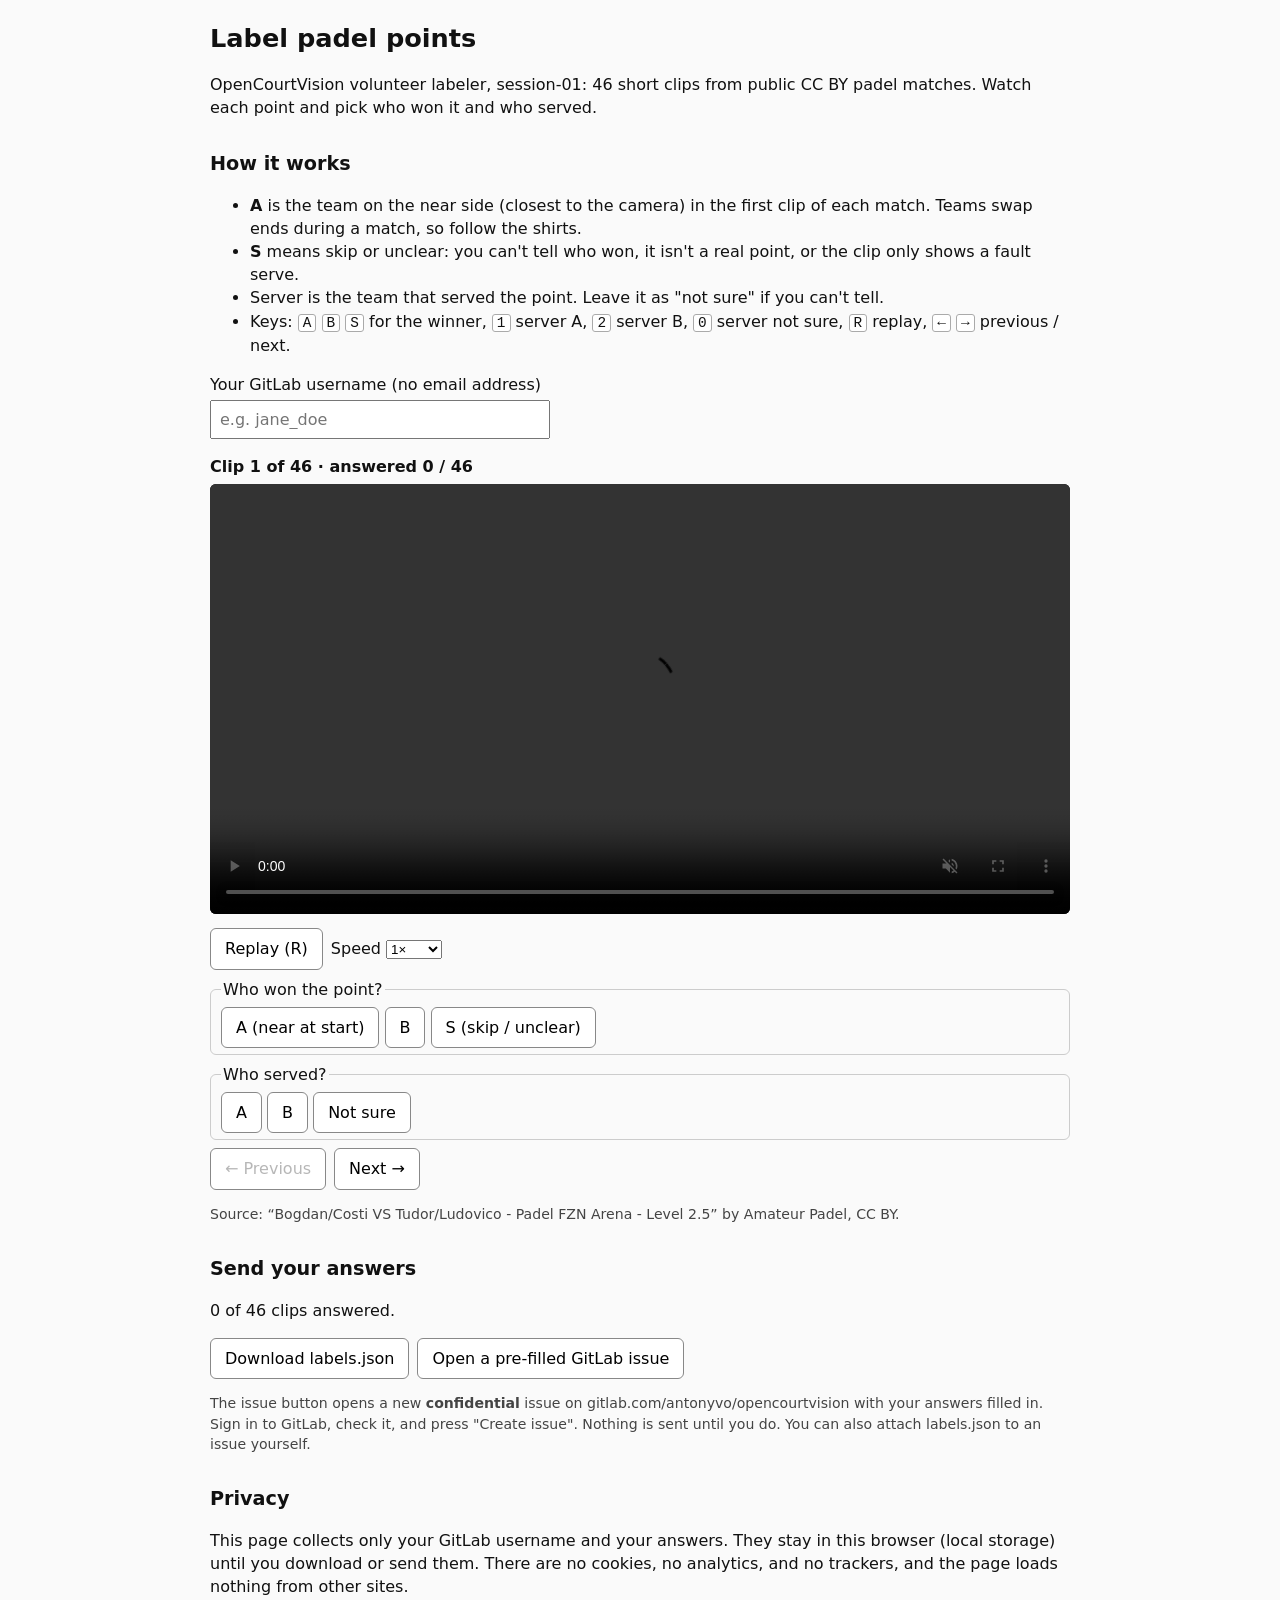
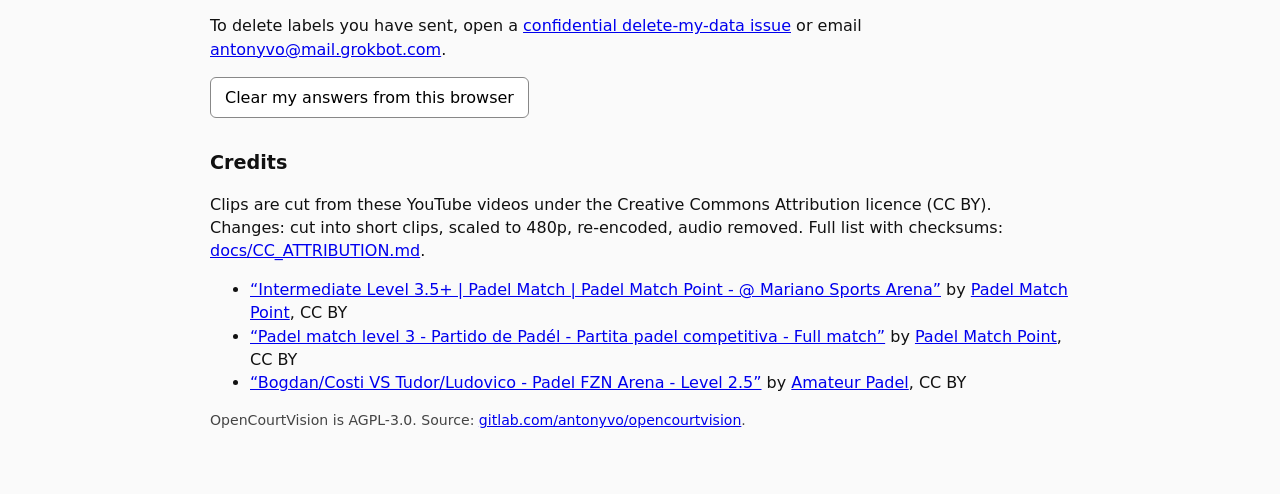
==== labeler-pages/index.html @ 9bba0217 "Add session-01 CC BY clip attribution and the volunteer labeler on Pages Licence read on each YouTub" ====
<!doctype html>
<html lang="en">
<head>
<meta charset="utf-8">
<meta name="viewport" content="width=device-width, initial-scale=1">
<meta http-equiv="Content-Security-Policy" content="default-src 'none'; script-src 'self'; style-src 'self'; media-src 'self'; connect-src 'self'; img-src 'self' data:; base-uri 'none'; form-action 'none'">
<meta name="referrer" content="no-referrer">
<link rel="icon" href="data:,">
<link rel="stylesheet" href="style.css">
<title>OpenCourtVision: label padel points</title>
</head>
<body>
<header>
  <h1>Label padel points</h1>
  <p>OpenCourtVision volunteer labeler, session-01: 46 short clips from public CC BY padel matches. Watch each point and pick who won it and who served.</p>
</header>

<main>
<section id="intro">
  <h2>How it works</h2>
  <ul>
    <li><b>A</b> is the team on the near side (closest to the camera) in the first clip of each match. Teams swap ends during a match, so follow the shirts.</li>
    <li><b>S</b> means skip or unclear: you can't tell who won, it isn't a real point, or the clip only shows a fault serve.</li>
    <li>Server is the team that served the point. Leave it as "not sure" if you can't tell.</li>
    <li>Keys: <kbd>A</kbd> <kbd>B</kbd> <kbd>S</kbd> for the winner, <kbd>1</kbd> server A, <kbd>2</kbd> server B, <kbd>0</kbd> server not sure, <kbd>R</kbd> replay, <kbd>←</kbd> <kbd>→</kbd> previous / next.</li>
  </ul>
  <label for="user">Your GitLab username (no email address)</label>
  <input id="user" autocomplete="off" spellcheck="false" maxlength="255" placeholder="e.g. jane_doe">
  <p id="user-err" class="err" hidden>Use letters, numbers, dots, dashes or underscores only.</p>
</section>

<section id="labeler">
  <div id="progress"></div>
  <video id="clip" controls muted playsinline preload="auto"></video>
  <div class="row">
    <button id="replay" type="button">Replay (R)</button>
    <label>Speed <select id="speed"><option value="1">1×</option><option value="0.5">0.5×</option><option value="0.25">0.25×</option></select></label>
  </div>
  <fieldset><legend>Who won the point?</legend>
    <button type="button" class="win" data-v="A">A (near at start)</button>
    <button type="button" class="win" data-v="B">B</button>
    <button type="button" class="win" data-v="S">S (skip / unclear)</button>
  </fieldset>
  <fieldset><legend>Who served?</legend>
    <button type="button" class="srv" data-v="A">A</button>
    <button type="button" class="srv" data-v="B">B</button>
    <button type="button" class="srv" data-v="">Not sure</button>
  </fieldset>
  <div class="row">
    <button id="prev" type="button">← Previous</button>
    <button id="next" type="button">Next →</button>
  </div>
  <p id="credit" class="small"></p>
</section>

<section id="send">
  <h2>Send your answers</h2>
  <p id="done-count"></p>
  <div class="row">
    <button id="download" type="button">Download labels.json</button>
    <button id="issue" type="button">Open a pre-filled GitLab issue</button>
  </div>
  <p class="small">The issue button opens a new <b>confidential</b> issue on gitlab.com/antonyvo/opencourtvision with your answers filled in. Sign in to GitLab, check it, and press "Create issue". Nothing is sent until you do. You can also attach labels.json to an issue yourself.</p>
</section>

<section id="privacy">
  <h2>Privacy</h2>
  <p>This page collects only your GitLab username and your answers. They stay in this browser (local storage) until you download or send them. There are no cookies, no analytics, and no trackers, and the page loads nothing from other sites.</p>
  <p>To delete labels you have sent, open a <a href="https://gitlab.com/antonyvo/opencourtvision/-/issues/new?issuable_template=Delete_my_data" rel="noopener noreferrer">confidential delete-my-data issue</a> or email <a href="mailto:antonyvo@mail.grokbot.com?subject=Delete%20my%20labels">antonyvo@mail.grokbot.com</a>.</p>
  <button id="clear" type="button">Clear my answers from this browser</button>
</section>

<section id="credits">
  <h2>Credits</h2>
  <p>Clips are cut from these YouTube videos under the Creative Commons Attribution licence (CC BY). Changes: cut into short clips, scaled to 480p, re-encoded, audio removed. Full list with checksums: <a href="https://gitlab.com/antonyvo/opencourtvision/-/blob/main/docs/CC_ATTRIBUTION.md" rel="noopener noreferrer">docs/CC_ATTRIBUTION.md</a>.</p>
  <ul id="credit-list"></ul>
  <p class="small">OpenCourtVision is AGPL-3.0. Source: <a href="https://gitlab.com/antonyvo/opencourtvision" rel="noopener noreferrer">gitlab.com/antonyvo/opencourtvision</a>.</p>
</section>
</main>
<script src="app.js"></script>
</body>
</html>
---- labeler-pages/style.css ----
body{font:16px/1.45 system-ui,-apple-system,"Segoe UI",sans-serif;max-width:860px;margin:0 auto;padding:12px 16px 48px;color:#111;background:#fafafa}
h1{font-size:1.6em;margin:.3em 0}h2{font-size:1.2em;margin-top:1.6em}
section{margin-bottom:1em}
video{width:100%;max-height:60vh;background:#000;border-radius:6px}
.row{display:flex;gap:8px;flex-wrap:wrap;align-items:center;margin:8px 0}
fieldset{border:1px solid #ccc;border-radius:6px;margin:8px 0;padding:6px 10px}
button{font:inherit;padding:8px 14px;border:1px solid #888;border-radius:6px;background:#fff;cursor:pointer}
button.on{background:#1f6feb;color:#fff;border-color:#1f6feb}
input{font:inherit;padding:6px 8px;width:min(320px,100%);display:block;margin:4px 0}
.err{color:#b00}.small{font-size:.88em;color:#444}
kbd{border:1px solid #aaa;border-radius:3px;padding:0 4px;font-size:.9em;background:#fff}
#progress{font-weight:600;margin:6px 0}
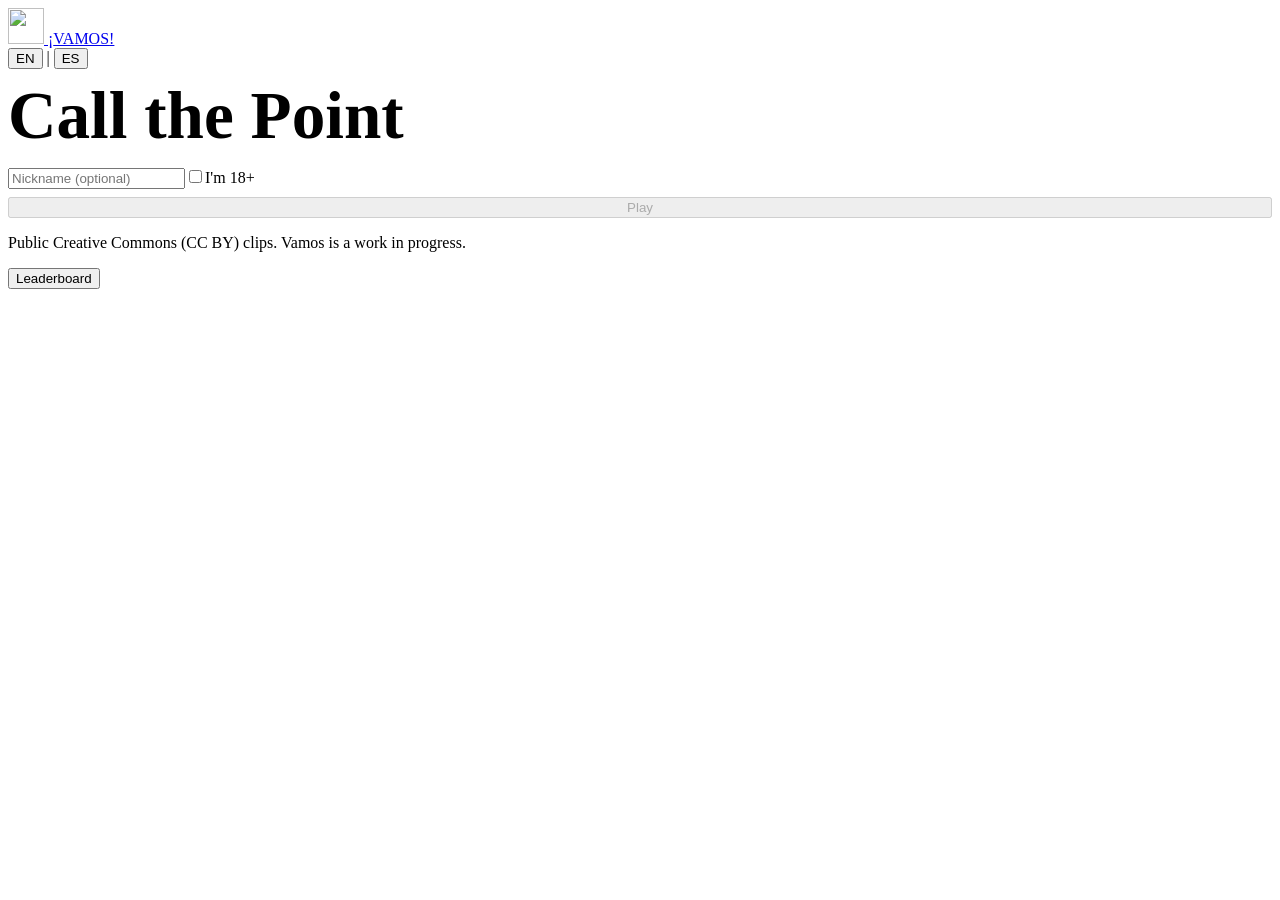
==== commit cf7f2acd: "Add the Vamos homepage and Call the Point on Pages Static homepage at / (EN) and /es.html (ES): no J" ====
--- a/labeler-pages/index.html
+++ b/labeler-pages/index.html
@@ -3,80 +3,34 @@
 <head>
 <meta charset="utf-8">
 <meta name="viewport" content="width=device-width, initial-scale=1">
-<meta http-equiv="Content-Security-Policy" content="default-src 'none'; script-src 'self'; style-src 'self'; media-src 'self'; connect-src 'self'; img-src 'self' data:; base-uri 'none'; form-action 'none'">
+<meta http-equiv="Content-Security-Policy" content="default-src 'none'; script-src 'self'; style-src 'self'; font-src 'self'; img-src 'self' data:; media-src 'self'; connect-src 'self' https://docs.google.com; base-uri 'none'; form-action 'none'">
 <meta name="referrer" content="no-referrer">
-<link rel="icon" href="data:,">
+<link rel="icon" href="../assets/c-bang-mark.svg">
+<link rel="stylesheet" href="../home.css">
 <link rel="stylesheet" href="style.css">
-<title>OpenCourtVision: label padel points</title>
+<title>Call the Point</title>
 </head>
 <body>
-<header>
-  <h1>Label padel points</h1>
-  <p>OpenCourtVision volunteer labeler, session-01: 46 short clips from public CC BY padel matches. Watch each point and pick who won it and who served.</p>
+<div class="wrap">
+<header class="top">
+  <a class="brand" href="../index.html">
+    <img src="../assets/c-bang-mark.svg" alt="" width="36" height="36">
+    <span class="wordmark"><span class="bang">¡</span>VAMOS<span class="bang">!</span></span>
+  </a>
+  <nav class="nav" aria-label="Language">
+    <button type="button" id="lang-en" class="textlink">EN</button>
+    <span aria-hidden="true">|</span>
+    <button type="button" id="lang-es" class="textlink">ES</button>
+  </nav>
 </header>
-
-<main>
-<section id="intro">
-  <h2>How it works</h2>
-  <ul>
-    <li><b>A</b> is the team on the near side (closest to the camera) in the first clip of each match. Teams swap ends during a match, so follow the shirts.</li>
-    <li><b>S</b> means skip or unclear: you can't tell who won, it isn't a real point, or the clip only shows a fault serve.</li>
-    <li>Server is the team that served the point. Leave it as "not sure" if you can't tell.</li>
-    <li>Keys: <kbd>A</kbd> <kbd>B</kbd> <kbd>S</kbd> for the winner, <kbd>1</kbd> server A, <kbd>2</kbd> server B, <kbd>0</kbd> server not sure, <kbd>R</kbd> replay, <kbd>←</kbd> <kbd>→</kbd> previous / next.</li>
-  </ul>
-  <label for="user">Your GitLab username (no email address)</label>
-  <input id="user" autocomplete="off" spellcheck="false" maxlength="255" placeholder="e.g. jane_doe">
-  <p id="user-err" class="err" hidden>Use letters, numbers, dots, dashes or underscores only.</p>
-</section>
-
-<section id="labeler">
-  <div id="progress"></div>
-  <video id="clip" controls muted playsinline preload="auto"></video>
-  <div class="row">
-    <button id="replay" type="button">Replay (R)</button>
-    <label>Speed <select id="speed"><option value="1">1×</option><option value="0.5">0.5×</option><option value="0.25">0.25×</option></select></label>
-  </div>
-  <fieldset><legend>Who won the point?</legend>
-    <button type="button" class="win" data-v="A">A (near at start)</button>
-    <button type="button" class="win" data-v="B">B</button>
-    <button type="button" class="win" data-v="S">S (skip / unclear)</button>
-  </fieldset>
-  <fieldset><legend>Who served?</legend>
-    <button type="button" class="srv" data-v="A">A</button>
-    <button type="button" class="srv" data-v="B">B</button>
-    <button type="button" class="srv" data-v="">Not sure</button>
-  </fieldset>
-  <div class="row">
-    <button id="prev" type="button">← Previous</button>
-    <button id="next" type="button">Next →</button>
-  </div>
-  <p id="credit" class="small"></p>
-</section>
-
-<section id="send">
-  <h2>Send your answers</h2>
-  <p id="done-count"></p>
-  <div class="row">
-    <button id="download" type="button">Download labels.json</button>
-    <button id="issue" type="button">Open a pre-filled GitLab issue</button>
-  </div>
-  <p class="small">The issue button opens a new <b>confidential</b> issue on gitlab.com/antonyvo/opencourtvision with your answers filled in. Sign in to GitLab, check it, and press "Create issue". Nothing is sent until you do. You can also attach labels.json to an issue yourself.</p>
-</section>
-
-<section id="privacy">
-  <h2>Privacy</h2>
-  <p>This page collects only your GitLab username and your answers. They stay in this browser (local storage) until you download or send them. There are no cookies, no analytics, and no trackers, and the page loads nothing from other sites.</p>
-  <p>To delete labels you have sent, open a <a href="https://gitlab.com/antonyvo/opencourtvision/-/issues/new?issuable_template=Delete_my_data" rel="noopener noreferrer">confidential delete-my-data issue</a> or email <a href="mailto:antonyvo@mail.grokbot.com?subject=Delete%20my%20labels">antonyvo@mail.grokbot.com</a>.</p>
-  <button id="clear" type="button">Clear my answers from this browser</button>
-</section>
-
-<section id="credits">
-  <h2>Credits</h2>
-  <p>Clips are cut from these YouTube videos under the Creative Commons Attribution licence (CC BY). Changes: cut into short clips, scaled to 480p, re-encoded, audio removed. Full list with checksums: <a href="https://gitlab.com/antonyvo/opencourtvision/-/blob/main/docs/CC_ATTRIBUTION.md" rel="noopener noreferrer">docs/CC_ATTRIBUTION.md</a>.</p>
-  <ul id="credit-list"></ul>
-  <p class="small">OpenCourtVision is AGPL-3.0. Source: <a href="https://gitlab.com/antonyvo/opencourtvision" rel="noopener noreferrer">gitlab.com/antonyvo/opencourtvision</a>.</p>
-</section>
-</main>
+<main id="app"></main>
+</div>
+<script src="game_config.js"></script>
+<script src="i18n.js"></script>
+<script src="round.js"></script>
+<script src="submit.js"></script>
+<script src="submit_config.js"></script>
+<script src="share.js"></script>
 <script src="app.js"></script>
 </body>
 </html>
--- a/labeler-pages/style.css
+++ b/labeler-pages/style.css
@@ -1,12 +1,15 @@
-body{font:16px/1.45 system-ui,-apple-system,"Segoe UI",sans-serif;max-width:860px;margin:0 auto;padding:12px 16px 48px;color:#111;background:#fafafa}
-h1{font-size:1.6em;margin:.3em 0}h2{font-size:1.2em;margin-top:1.6em}
-section{margin-bottom:1em}
-video{width:100%;max-height:60vh;background:#000;border-radius:6px}
-.row{display:flex;gap:8px;flex-wrap:wrap;align-items:center;margin:8px 0}
-fieldset{border:1px solid #ccc;border-radius:6px;margin:8px 0;padding:6px 10px}
-button{font:inherit;padding:8px 14px;border:1px solid #888;border-radius:6px;background:#fff;cursor:pointer}
-button.on{background:#1f6feb;color:#fff;border-color:#1f6feb}
-input{font:inherit;padding:6px 8px;width:min(320px,100%);display:block;margin:4px 0}
-.err{color:#b00}.small{font-size:.88em;color:#444}
-kbd{border:1px solid #aaa;border-radius:3px;padding:0 4px;font-size:.9em;background:#fff}
-#progress{font-weight:600;margin:6px 0}
+#app h1 { font-size: clamp(2.6rem, 12vw, 4.2rem); margin: 8px 0 12px; }
+#app > .btn { width: 100%; margin-top: 8px; }
+.stack { display: flex; flex-direction: column; gap: 10px; align-items: stretch; }
+.pair { width: 100%; }
+.pair .btn { width: 100%; min-height: 52px; font-size: 1.15rem; }
+.reminder { color: var(--mist); }
+.engine { color: var(--chalk); }
+.board-head { display: flex; justify-content: space-between; gap: 12px; color: var(--mist); font-size: 0.85rem; margin-top: 12px; }
+button.btn.call.on,
+button.btn.call.on:disabled {
+  color: var(--volt);
+  border-color: var(--volt);
+  background: transparent;
+  opacity: 1;
+}
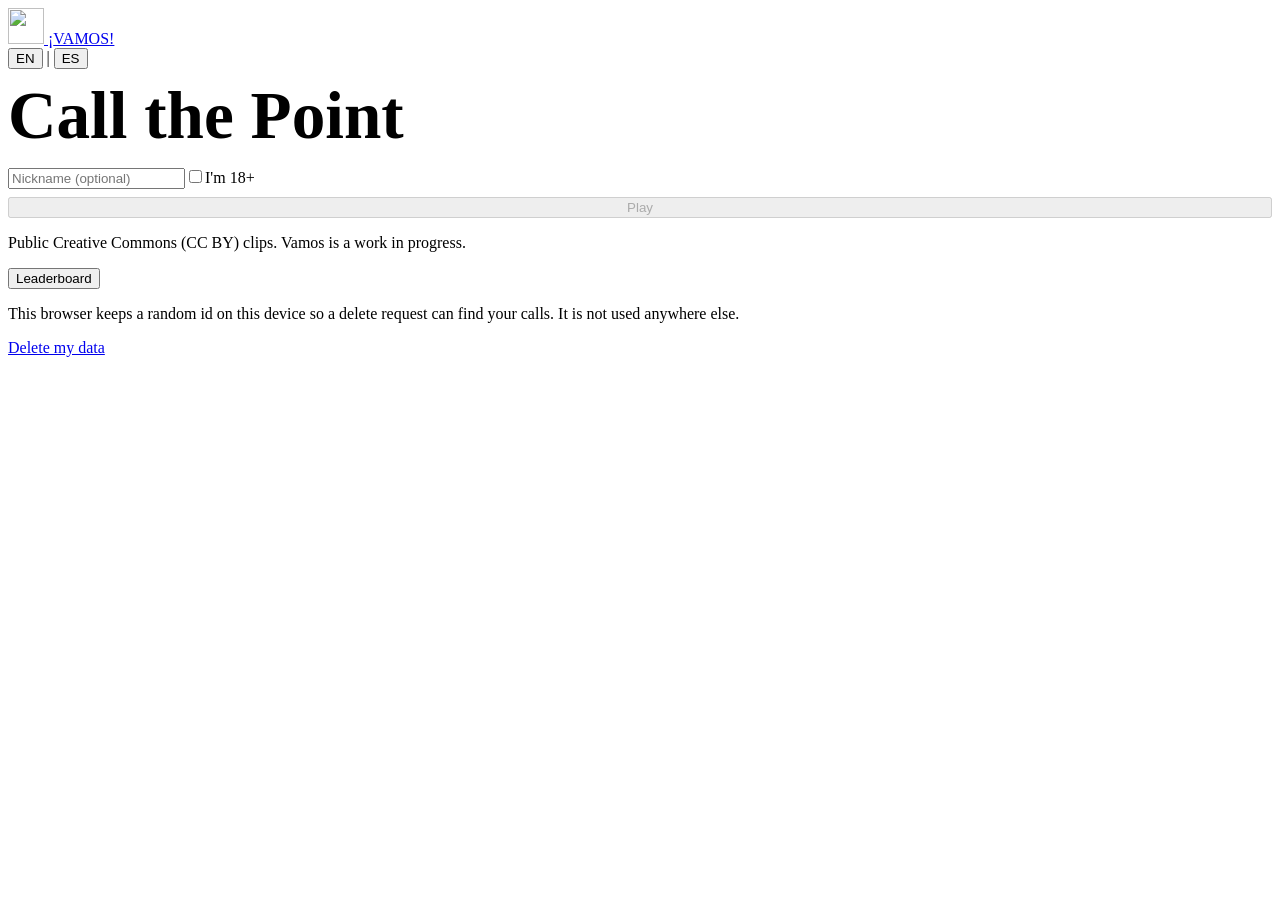
==== commit 683c061e: "Call the Point: real CC BY warm-up, near/far calls, Delete my data Warm-up is now three public CC BY" ====
--- a/labeler-pages/index.html
+++ b/labeler-pages/index.html
@@ -24,6 +24,10 @@
   </nav>
 </header>
 <main id="app"></main>
+<footer id="game-footer">
+  <p id="privacy-id" class="small"></p>
+  <p><a id="delete-data" href="mailto:antonyvo@mail.grokbot.com?subject=Delete%20my%20labels">Delete my data</a></p>
+</footer>
 </div>
 <script src="game_config.js"></script>
 <script src="i18n.js"></script>
--- a/labeler-pages/style.css
+++ b/labeler-pages/style.css
@@ -2,7 +2,21 @@
 #app > .btn { width: 100%; margin-top: 8px; }
 .stack { display: flex; flex-direction: column; gap: 10px; align-items: stretch; }
 .pair { width: 100%; }
-.pair .btn { width: 100%; min-height: 52px; font-size: 1.15rem; }
+.pair .btn { width: 100%; min-height: 52px; font-size: 1.15rem; border-color: var(--volt); background: transparent; }
+.legend, .fault-sub, .warmup-tag, .clip-label { text-align: center; color: var(--mist); }
+.clip-label { margin: 8px 0 0; font-size: 0.85rem; }
+.feedback-card { text-align: center; margin-top: 12px; }
+.pill-ok, .pill-bad {
+  display: inline-flex;
+  align-items: center;
+  justify-content: center;
+  min-height: 36px;
+  padding: 0 16px;
+  border-radius: 999px;
+  margin: 0 auto 8px;
+}
+.pill-ok { background: var(--volt); color: var(--night); }
+.pill-bad { border: 1px solid var(--mist); color: var(--chalk); }
 .reminder { color: var(--mist); }
 .engine { color: var(--chalk); }
 .board-head { display: flex; justify-content: space-between; gap: 12px; color: var(--mist); font-size: 0.85rem; margin-top: 12px; }
